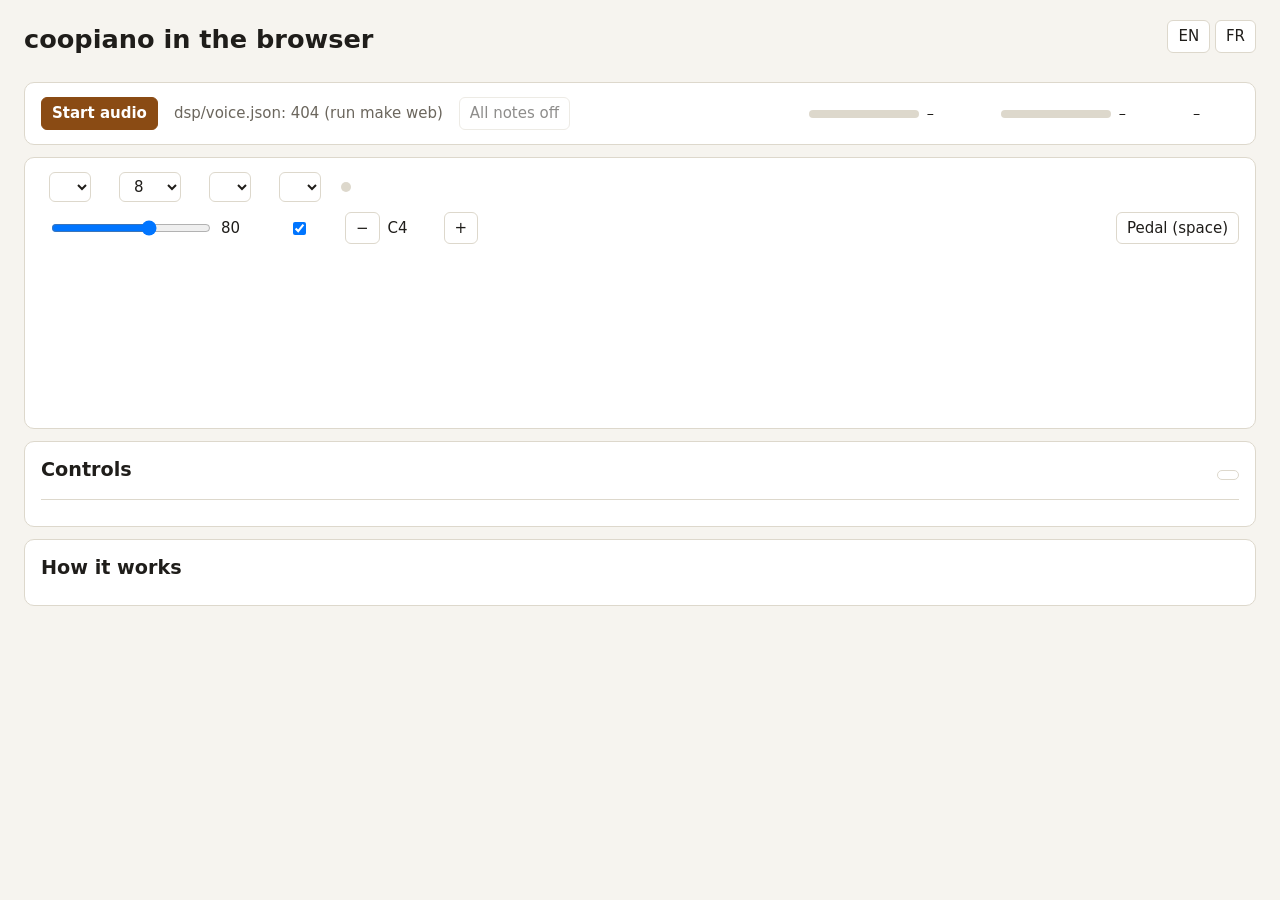
==== web/index.html @ 5c8be97b "web: the instrument in the browser, with keyboard, MIDI and explained controls `make web` compiles t" ====
<!doctype html>
<html lang="en">
<head>
<meta charset="utf-8">
<meta name="viewport" content="width=device-width, initial-scale=1">
<title>coopiano web</title>
<link rel="stylesheet" href="style.css">
</head>
<body>
<header>
  <div class="title">
    <h1 data-text="title">coopiano in the browser</h1>
    <p data-text="subtitle"></p>
  </div>
  <div class="lang">
    <button type="button" data-lang="en">EN</button>
    <button type="button" data-lang="fr">FR</button>
  </div>
</header>

<main>
  <section class="transport">
    <button type="button" id="start" class="primary" data-text="start">Start audio</button>
    <span id="status" class="status"></span>
    <button type="button" id="panic" data-text="panic" disabled>All notes off</button>
    <div class="meters">
      <div class="meter"><span data-text="cpu"></span><div class="bar"><div id="cpu-bar"></div></div><span id="cpu-value" class="value">–</span></div>
      <div class="meter"><span data-text="level"></span><div class="bar"><div id="level-bar"></div></div><span id="level-value" class="value">–</span></div>
      <div class="meter"><span data-text="voices"></span><span id="voices-value" class="value">–</span></div>
    </div>
    <p id="cpu-warning" class="warning" hidden data-text="cpuWarning"></p>
  </section>

  <section class="play">
    <div class="options">
      <label><span data-text="body"></span>
        <select id="body">
          <option value="light" data-text="bodyLight"></option>
          <option value="full" data-text="bodyFull"></option>
        </select>
      </label>
      <label><span data-text="polyphony"></span>
        <select id="polyphony">
          <option>4</option><option>6</option><option selected>8</option><option>12</option><option>16</option>
        </select>
      </label>
      <label><span data-text="midi"></span>
        <select id="midi-input"></select>
      </label>
      <label><span data-text="midiChannel"></span>
        <select id="midi-channel"></select>
      </label>
      <span id="midi-activity" class="activity" title="MIDI"></span>
      <span id="midi-message" class="midi-message"></span>
    </div>
    <div class="options">
      <label class="wide"><span data-text="velocity"></span>
        <input type="range" id="velocity" min="1" max="127" value="80">
        <span id="velocity-value" class="value">80</span>
      </label>
      <label class="check"><input type="checkbox" id="velocity-position" checked> <span data-text="velocityByPosition"></span></label>
      <label><span data-text="octave"></span>
        <button type="button" id="octave-down">−</button>
        <span id="octave-value" class="value">C4</span>
        <button type="button" id="octave-up">+</button>
      </label>
      <button type="button" id="pedal" class="pedal" data-text="pedalButton">Pedal (space)</button>
    </div>
    <div class="keyboard-scroll"><div id="keyboard" class="keyboard"></div></div>
    <p class="hint" id="keys-hint"></p>
  </section>

  <section class="controls">
    <div class="controls-head">
      <h2 data-text="controls">Controls</h2>
      <button type="button" id="reset-all" data-text="resetAll"></button>
    </div>
    <div id="tabs" class="tabs" role="tablist"></div>
    <div id="groups"></div>
  </section>

  <section class="how">
    <h2 data-text="howTitle">How it works</h2>
    <div id="how"></div>
  </section>
</main>

<script type="module" src="app.js"></script>
</body>
</html>
---- web/style.css ----
:root {
  --bg: #f6f4ef;
  --panel: #ffffff;
  --text: #1f1d1a;
  --muted: #6b665d;
  --line: #ddd8cc;
  --accent: #8a4b14;
  --accent-soft: #f3e4d3;
  --warn: #b3261e;
  --white-key: #fffdf8;
  --black-key: #1c1a17;
  --key-down: #e0a060;
  --key-down-black: #a8641f;
}
@media (prefers-color-scheme: dark) {
  :root:not([data-theme="light"]) {
    --bg: #171614;
    --panel: #221f1c;
    --text: #ece7de;
    --muted: #a39d91;
    --line: #3a3530;
    --accent: #e0a060;
    --accent-soft: #3a2a1a;
    --warn: #f28b82;
    --white-key: #e9e4d8;
    --black-key: #0d0c0b;
    --key-down: #e0a060;
    --key-down-black: #c07a30;
  }
}
:root[data-theme="dark"] {
  --bg: #171614;
  --panel: #221f1c;
  --text: #ece7de;
  --muted: #a39d91;
  --line: #3a3530;
  --accent: #e0a060;
  --accent-soft: #3a2a1a;
  --warn: #f28b82;
  --white-key: #e9e4d8;
  --black-key: #0d0c0b;
  --key-down: #e0a060;
  --key-down-black: #c07a30;
}

* { box-sizing: border-box; }
body {
  margin: 0;
  background: var(--bg);
  color: var(--text);
  font: 15px/1.5 system-ui, -apple-system, "Segoe UI", sans-serif;
}
header {
  display: flex;
  justify-content: space-between;
  align-items: flex-start;
  gap: 16px;
  padding: 20px 24px 8px;
  max-width: 1280px;
  margin: 0 auto;
}
h1 { margin: 0; font-size: 1.6rem; font-weight: 650; }
h2 { margin: 0 0 8px; font-size: 1.2rem; }
h3 { margin: 0; font-size: 1.05rem; }
header p { margin: 4px 0 0; color: var(--muted); }
main { max-width: 1280px; margin: 0 auto; padding: 0 24px 40px; }
section {
  background: var(--panel);
  border: 1px solid var(--line);
  border-radius: 10px;
  padding: 14px 16px;
  margin: 12px 0;
}
button, select, input[type="range"] { font: inherit; }
button, select {
  color: var(--text);
  background: var(--panel);
  border: 1px solid var(--line);
  border-radius: 6px;
  padding: 4px 10px;
  cursor: pointer;
}
button:disabled { opacity: 0.5; cursor: default; }
button.primary { background: var(--accent); border-color: var(--accent); color: var(--panel); font-weight: 600; }
.lang button[aria-pressed="true"] { background: var(--accent-soft); border-color: var(--accent); }

.transport { display: flex; flex-wrap: wrap; align-items: center; gap: 12px 16px; }
.status { color: var(--muted); min-width: 6em; }
.meters { display: flex; flex-wrap: wrap; gap: 8px 20px; margin-left: auto; }
.meter { display: flex; align-items: center; gap: 8px; color: var(--muted); font-size: 0.9rem; }
.bar { width: 110px; height: 8px; background: var(--line); border-radius: 4px; overflow: hidden; }
.bar > div { height: 100%; width: 0; background: var(--accent); transition: width 0.15s; }
.bar > div.over { background: var(--warn); }
.value { font-variant-numeric: tabular-nums; color: var(--text); min-width: 3.2em; display: inline-block; }
.warning { color: var(--warn); margin: 0; flex-basis: 100%; }

.options { display: flex; flex-wrap: wrap; align-items: center; gap: 10px 20px; margin-bottom: 10px; }
.options label { display: flex; align-items: center; gap: 8px; }
.options label.wide input { width: 160px; }
.activity { width: 10px; height: 10px; border-radius: 50%; background: var(--line); }
.activity.on { background: var(--accent); }
.midi-message { color: var(--muted); font-size: 0.85rem; font-variant-numeric: tabular-nums; }
.pedal { margin-left: auto; }
.pedal.down { background: var(--accent); color: var(--panel); border-color: var(--accent); }

.keyboard-scroll { overflow-x: auto; padding-bottom: 4px; }
.keyboard {
  position: relative;
  height: 150px;
  user-select: none;
  touch-action: none;
}
.key { position: absolute; top: 0; border: 1px solid var(--line); }
.key.white {
  height: 150px;
  background: var(--white-key);
  border-color: #b9b2a3;
  border-radius: 0 0 5px 5px;
  z-index: 1;
}
.key.black {
  height: 92px;
  background: var(--black-key);
  border-color: var(--black-key);
  border-radius: 0 0 3px 3px;
  z-index: 2;
}
.key.white.down { background: var(--key-down); }
.key.black.down { background: var(--key-down-black); }
.key .label {
  position: absolute;
  bottom: 4px;
  left: 0;
  right: 0;
  text-align: center;
  font-size: 10px;
  color: #6b665d;
  pointer-events: none;
}
.key.black .label { color: #c9c2b4; bottom: 3px; }
.key .label.computer { bottom: 18px; color: var(--accent); font-weight: 600; }
.key.black .label.computer { bottom: 16px; color: #e0a060; }
.hint { color: var(--muted); font-size: 0.85rem; margin: 6px 0 0; }

.controls-head { display: flex; align-items: center; justify-content: space-between; gap: 12px; }
.tabs {
  display: flex;
  flex-wrap: wrap;
  gap: 4px;
  border-bottom: 1px solid var(--line);
  margin: 6px 0 12px;
}
.tabs [role="tab"] {
  border: 1px solid transparent;
  border-bottom: none;
  border-radius: 6px 6px 0 0;
  background: transparent;
  color: var(--muted);
  padding: 6px 14px;
  margin-bottom: -1px;
}
.tabs [role="tab"][aria-selected="true"] {
  color: var(--text);
  background: var(--panel);
  border-color: var(--line);
  border-bottom: 1px solid var(--panel);
  font-weight: 600;
}
.group-head { display: flex; justify-content: space-between; align-items: flex-start; gap: 16px; }
.group-intro { color: var(--muted); font-size: 0.9rem; margin: 0 0 8px; max-width: 75ch; }
.group-controls { display: grid; grid-template-columns: repeat(auto-fill, minmax(340px, 1fr)); gap: 0 24px; }
.control { padding: 8px 0; border-top: 1px solid var(--line); }
.control-row { display: grid; grid-template-columns: 1fr auto; gap: 2px 10px; align-items: center; }
.control-name { font-weight: 600; font-size: 0.95rem; }
.control-name code { font-weight: 400; color: var(--muted); font-size: 0.8rem; margin-left: 6px; }
.control-value { font-variant-numeric: tabular-nums; font-size: 0.9rem; }
.control-value.changed { color: var(--accent); font-weight: 600; }
.control input[type="range"] { grid-column: 1 / -1; width: 100%; accent-color: var(--accent); }
.control-help { color: var(--muted); font-size: 0.85rem; margin: 2px 0 0; }
.control-range { color: var(--muted); font-size: 0.78rem; }

.how p, .how li { color: var(--text); }
.how code { font-size: 0.88em; }

@media (max-width: 640px) {
  header, main { padding-left: 16px; padding-right: 16px; }
  .group-controls { grid-template-columns: 1fr; }
  .group-head { flex-direction: column; }
  .meters { margin-left: 0; }
  .pedal { margin-left: 0; }
}
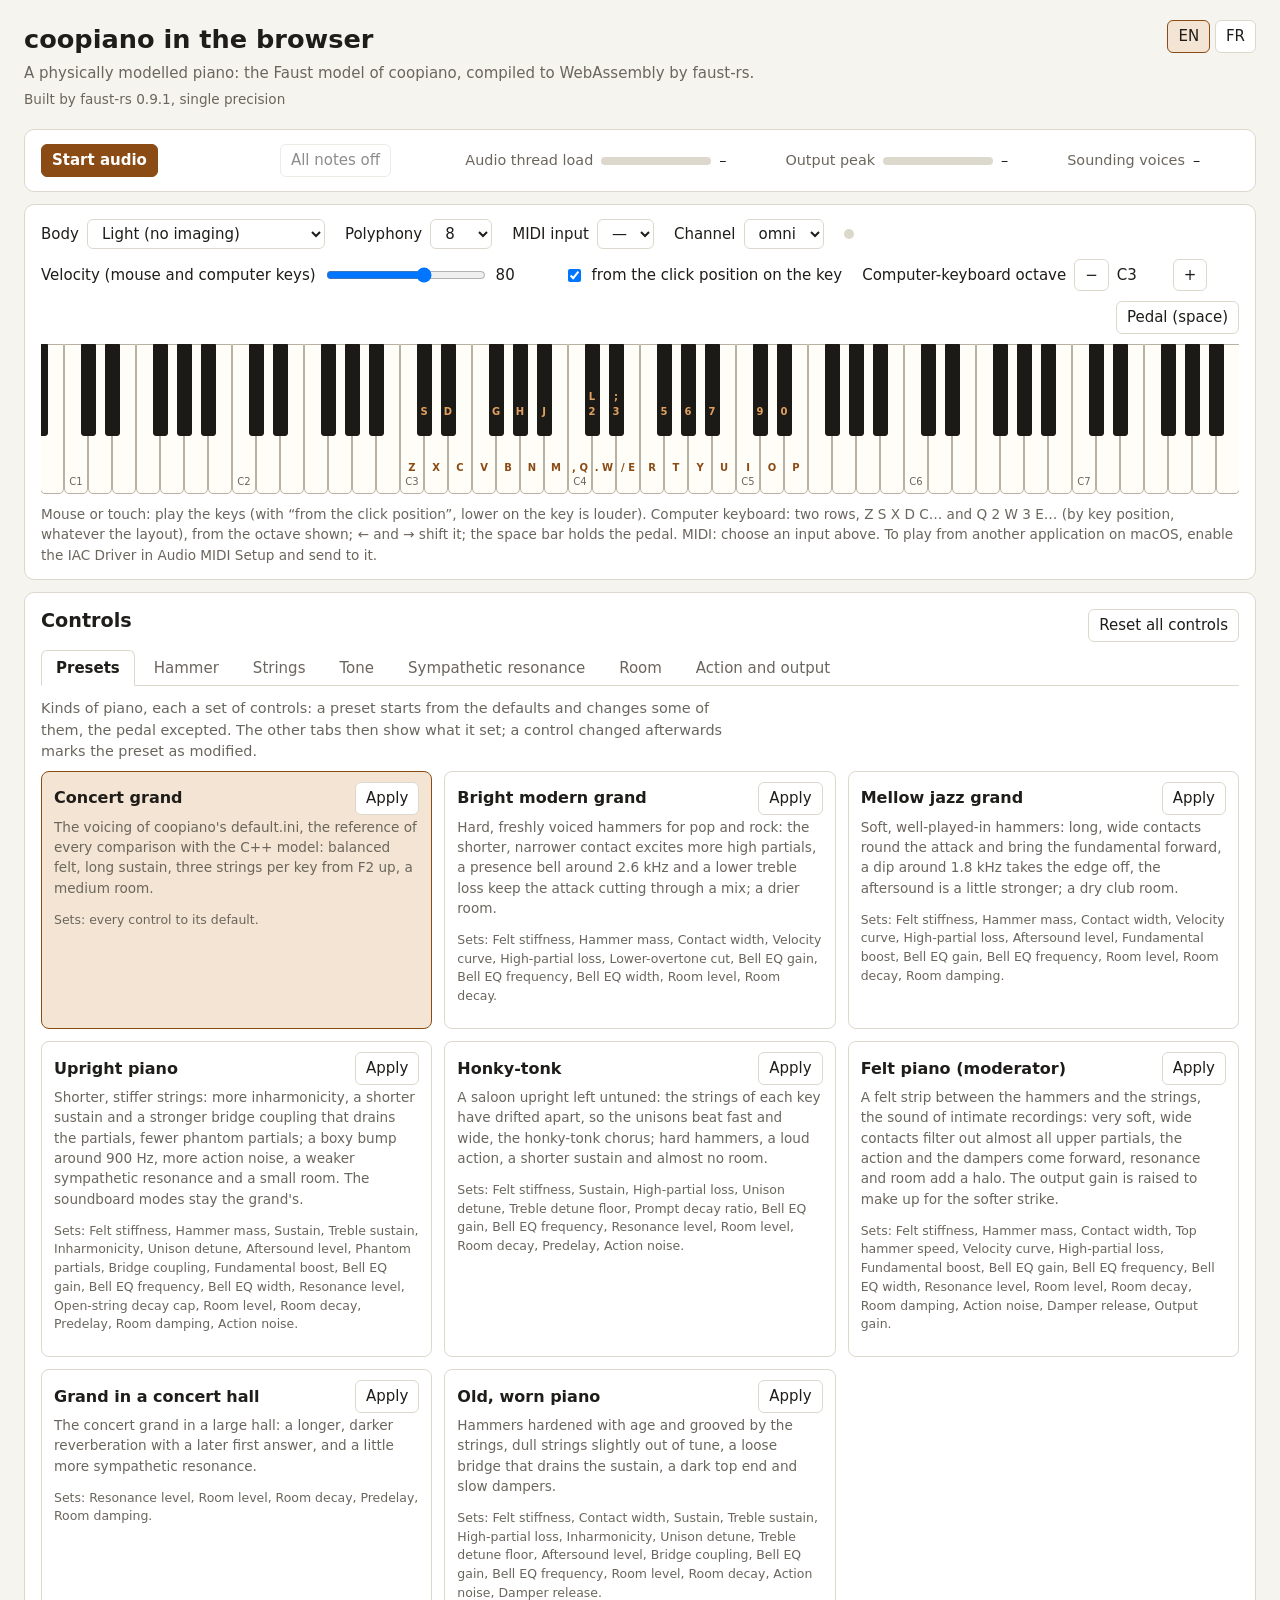
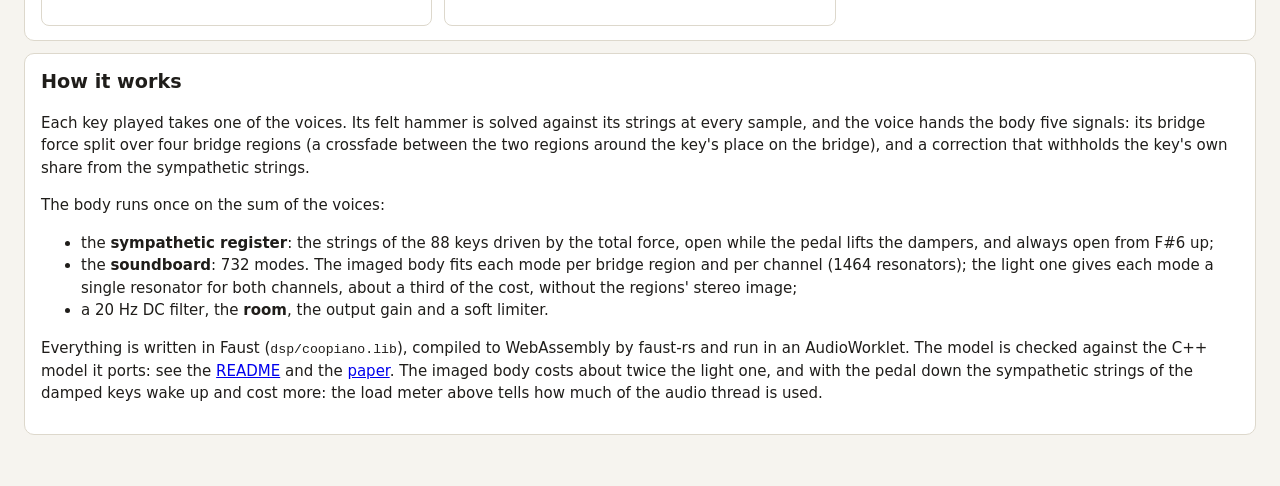
==== commit f105a208: "web: modules in single precision, built by faust-rs 0.9.1 (4c70882f); the page shows the faust-rs ve" ====
--- a/web/index.html
+++ b/web/index.html
@@ -11,6 +11,7 @@
   <div class="title">
     <h1 data-text="title">coopiano in the browser</h1>
     <p data-text="subtitle"></p>
+    <p id="build" class="build"></p>
   </div>
   <div class="lang">
     <button type="button" data-lang="en">EN</button>
--- a/web/style.css
+++ b/web/style.css
@@ -63,6 +63,7 @@
 h2 { margin: 0 0 8px; font-size: 1.2rem; }
 h3 { margin: 0; font-size: 1.05rem; }
 header p { margin: 4px 0 0; color: var(--muted); }
+header p.build { font-size: 0.85rem; }
 main { max-width: 1280px; margin: 0 auto; padding: 0 24px 40px; }
 section {
   background: var(--panel);
@@ -169,6 +170,12 @@
 .group-head { display: flex; justify-content: space-between; align-items: flex-start; gap: 16px; }
 .group-intro { color: var(--muted); font-size: 0.9rem; margin: 0 0 8px; max-width: 75ch; }
 .group-controls { display: grid; grid-template-columns: repeat(auto-fill, minmax(340px, 1fr)); gap: 0 24px; }
+.presets { display: grid; grid-template-columns: repeat(auto-fill, minmax(300px, 1fr)); gap: 12px; }
+.preset { border: 1px solid var(--line); border-radius: 8px; padding: 10px 12px; }
+.preset.active { border-color: var(--accent); background: var(--accent-soft); }
+.preset-head { display: flex; justify-content: space-between; align-items: center; gap: 10px; }
+.preset-head h3 { font-size: 1rem; }
+.badge { font-size: 0.75rem; font-weight: 500; color: var(--accent); border: 1px solid var(--accent); border-radius: 10px; padding: 0 6px; vertical-align: middle; }
 .control { padding: 8px 0; border-top: 1px solid var(--line); }
 .control-row { display: grid; grid-template-columns: 1fr auto; gap: 2px 10px; align-items: center; }
 .control-name { font-weight: 600; font-size: 0.95rem; }
